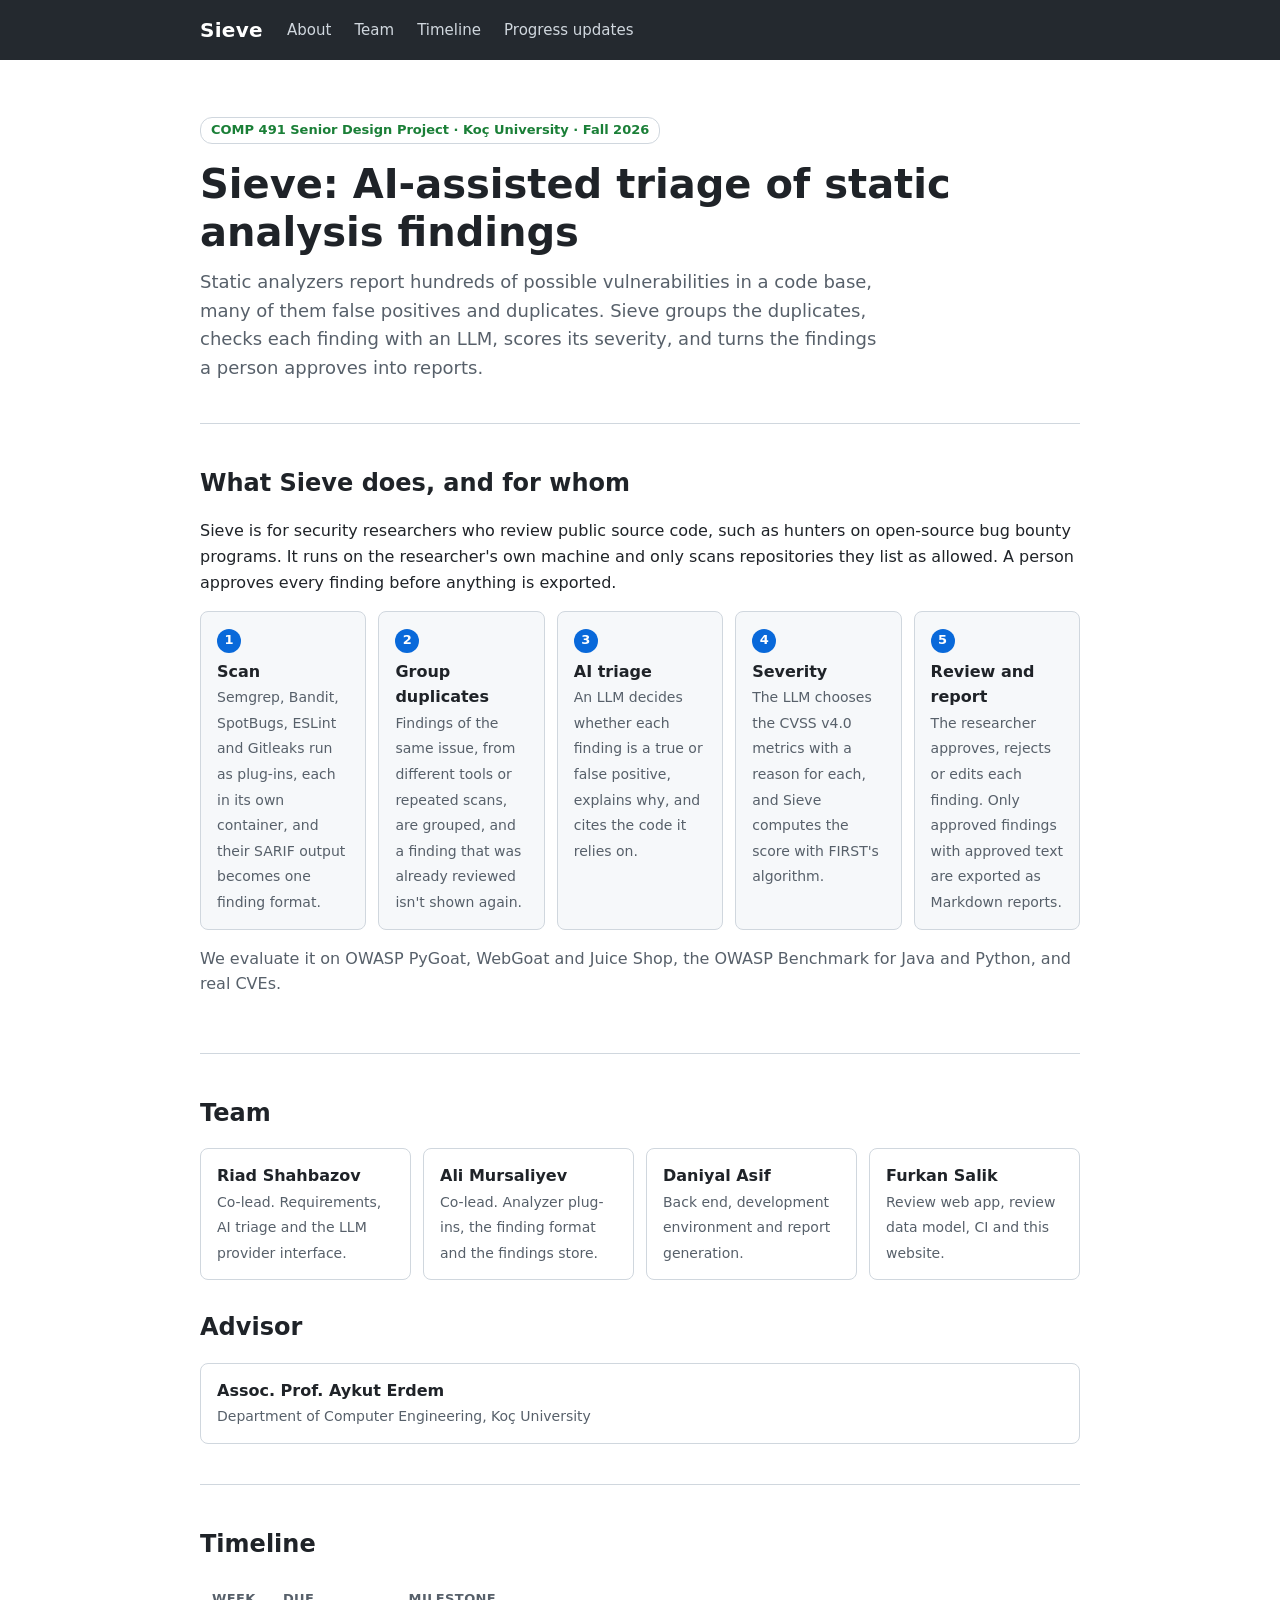
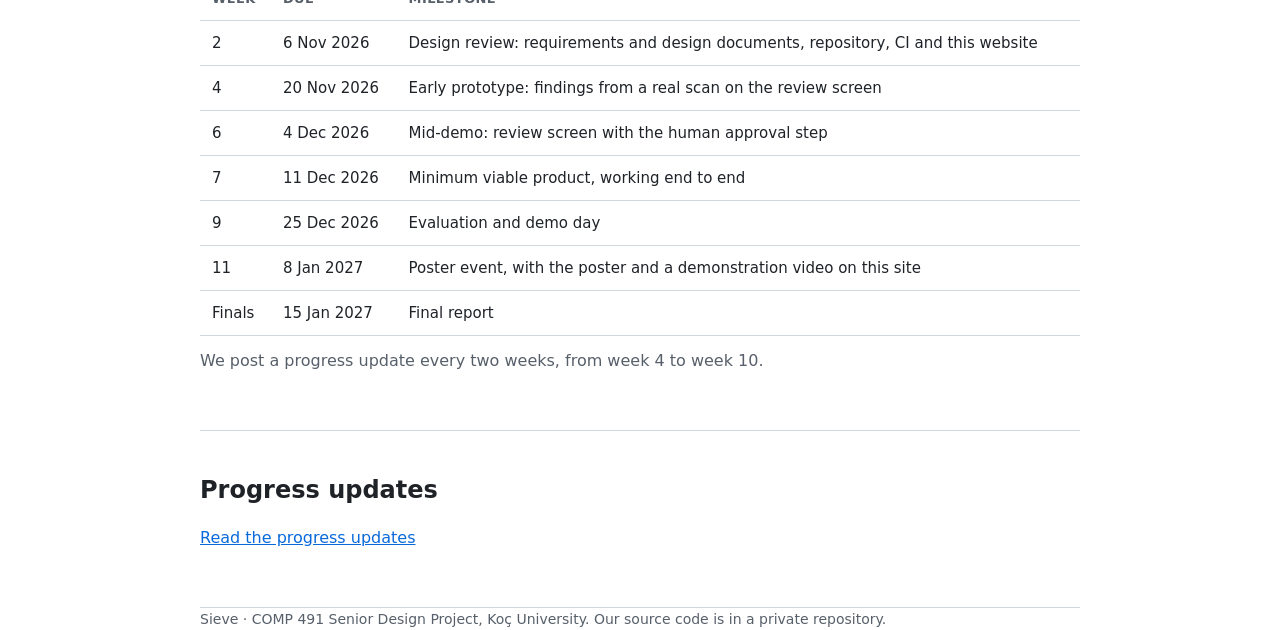
==== index.html @ d215c2fc "feat(website): add project page What Sieve does and for whom, the team, our advisor, the timeline an" ====
<!doctype html>
<html lang="en">
<head>
  <meta charset="utf-8">
  <meta name="viewport" content="width=device-width, initial-scale=1">
  <title>Sieve · AI-assisted triage of static analysis findings</title>
  <meta name="description" content="Sieve, a COMP 491 senior design project at Koç University: AI-assisted triage of static analysis findings, with a person approving every report.">
  <link rel="stylesheet" href="style.css">
</head>
<body>
<header class="site">
  <div class="wrap">
    <a class="logo" href="index.html">Sieve</a>
    <nav>
      <a href="#about">About</a>
      <a href="#team">Team</a>
      <a href="#timeline">Timeline</a>
      <a href="updates.html">Progress updates</a>
    </nav>
  </div>
</header>

<main class="wrap">
  <div class="hero">
    <span class="tag">COMP 491 Senior Design Project · Koç University · Fall 2026</span>
    <h1>Sieve: AI-assisted triage of static analysis findings</h1>
    <p>Static analyzers report hundreds of possible vulnerabilities in a code base, many of them false positives and duplicates. Sieve groups the duplicates, checks each finding with an LLM, scores its severity, and turns the findings a person approves into reports.</p>
  </div>

  <section id="about">
    <h2>What Sieve does, and for whom</h2>
    <p>Sieve is for security researchers who review public source code, such as hunters on open-source bug bounty programs. It runs on the researcher's own machine and only scans repositories they list as allowed. A person approves every finding before anything is exported.</p>
    <ol class="steps">
      <li><b>Scan</b><span>Semgrep, Bandit, SpotBugs, ESLint and Gitleaks run as plug-ins, each in its own container, and their SARIF output becomes one finding format.</span></li>
      <li><b>Group duplicates</b><span>Findings of the same issue, from different tools or repeated scans, are grouped, and a finding that was already reviewed isn't shown again.</span></li>
      <li><b>AI triage</b><span>An LLM decides whether each finding is a true or false positive, explains why, and cites the code it relies on.</span></li>
      <li><b>Severity</b><span>The LLM chooses the CVSS v4.0 metrics with a reason for each, and Sieve computes the score with FIRST's algorithm.</span></li>
      <li><b>Review and report</b><span>The researcher approves, rejects or edits each finding. Only approved findings with approved text are exported as Markdown reports.</span></li>
    </ol>
    <p class="muted" style="margin-top:16px">We evaluate it on OWASP PyGoat, WebGoat and Juice Shop, the OWASP Benchmark for Java and Python, and real CVEs.</p>
  </section>

  <section id="team">
    <h2>Team</h2>
    <div class="team">
      <div class="card"><b>Riad Shahbazov</b><span>Co-lead. Requirements, AI triage and the LLM provider interface.</span></div>
      <div class="card"><b>Ali Mursaliyev</b><span>Co-lead. Analyzer plug-ins, the finding format and the findings store.</span></div>
      <div class="card"><b>Daniyal Asif</b><span>Back end, development environment and report generation.</span></div>
      <div class="card"><b>Furkan Salik</b><span>Review web app, review data model, CI and this website.</span></div>
    </div>
    <h2 style="margin-top:28px">Advisor</h2>
    <div class="team">
      <div class="card"><b>Assoc. Prof. Aykut Erdem</b><span>Department of Computer Engineering, Koç University</span></div>
    </div>
  </section>

  <section id="timeline">
    <h2>Timeline</h2>
    <table>
      <thead><tr><th>Week</th><th>Due</th><th>Milestone</th></tr></thead>
      <tbody>
        <tr><td>2</td><td>6 Nov 2026</td><td>Design review: requirements and design documents, repository, CI and this website</td></tr>
        <tr><td>4</td><td>20 Nov 2026</td><td>Early prototype: findings from a real scan on the review screen</td></tr>
        <tr><td>6</td><td>4 Dec 2026</td><td>Mid-demo: review screen with the human approval step</td></tr>
        <tr><td>7</td><td>11 Dec 2026</td><td>Minimum viable product, working end to end</td></tr>
        <tr><td>9</td><td>25 Dec 2026</td><td>Evaluation and demo day</td></tr>
        <tr><td>11</td><td>8 Jan 2027</td><td>Poster event, with the poster and a demonstration video on this site</td></tr>
        <tr><td>Finals</td><td>15 Jan 2027</td><td>Final report</td></tr>
      </tbody>
    </table>
    <p class="muted" style="margin-top:12px">We post a progress update every two weeks, from week 4 to week 10.</p>
  </section>

  <section id="updates">
    <h2>Progress updates</h2>
    <p><a href="updates.html">Read the progress updates</a></p>
  </section>
</main>

<footer class="wrap">
  Sieve · COMP 491 Senior Design Project, Koç University. Our source code is in a private repository.
</footer>
</body>
</html>
---- style.css ----
* { box-sizing: border-box; }
:root {
  --bg: #ffffff; --soft: #f6f8fa; --line: #d0d7de; --text: #1f2328; --muted: #57606a;
  --accent: #0969da; --dark: #24292f; --green: #1a7f37;
}
@media (prefers-color-scheme: dark) {
  :root { --bg: #0d1117; --soft: #161b22; --line: #30363d; --text: #e6edf3; --muted: #9198a1; --accent: #4493f8; --dark: #010409; --green: #3fb950; }
}
html { scroll-behavior: smooth; }
body { margin: 0; font: 16px/1.6 system-ui, -apple-system, "Segoe UI", Roboto, sans-serif; color: var(--text); background: var(--bg); }
a { color: var(--accent); }
.wrap { max-width: 920px; margin: 0 auto; padding: 0 20px; }
header.site { background: var(--dark); color: #fff; }
header.site .wrap { display: flex; align-items: center; gap: 24px; padding-top: 14px; padding-bottom: 14px; flex-wrap: wrap; }
.logo { font-weight: 800; font-size: 20px; color: #fff; text-decoration: none; letter-spacing: .3px; }
nav a { color: #d0d7de; text-decoration: none; margin-right: 18px; font-size: 15px; }
nav a:hover, nav a.active { color: #fff; }
.hero { padding: 56px 0 40px; border-bottom: 1px solid var(--line); }
.hero h1 { font-size: clamp(28px, 5vw, 40px); line-height: 1.2; margin: 0 0 12px; }
.hero p { font-size: 18px; color: var(--muted); margin: 0; max-width: 680px; }
.tag { display: inline-block; font-size: 13px; font-weight: 600; color: var(--green); border: 1px solid var(--line); border-radius: 12px; padding: 2px 10px; margin-bottom: 16px; }
section { padding: 40px 0; border-bottom: 1px solid var(--line); }
h2 { font-size: 24px; margin: 0 0 16px; }
.steps { list-style: none; padding: 0; margin: 0; display: grid; grid-template-columns: repeat(auto-fit, minmax(160px, 1fr)); gap: 12px; counter-reset: s; }
.steps li { background: var(--soft); border: 1px solid var(--line); border-radius: 8px; padding: 14px 16px; counter-increment: s; }
.steps li::before { content: counter(s); display: inline-flex; width: 24px; height: 24px; align-items: center; justify-content: center; border-radius: 50%; background: var(--accent); color: #fff; font-size: 13px; font-weight: 700; margin-bottom: 6px; }
.steps b { display: block; }
.steps span { color: var(--muted); font-size: 14px; }
.team { display: grid; grid-template-columns: repeat(auto-fit, minmax(200px, 1fr)); gap: 12px; }
.card { border: 1px solid var(--line); border-radius: 8px; padding: 14px 16px; }
.card b { display: block; }
.card span { color: var(--muted); font-size: 14px; }
table { width: 100%; border-collapse: collapse; font-size: 15px; }
th, td { text-align: left; padding: 10px 12px; border-bottom: 1px solid var(--line); vertical-align: top; }
th { color: var(--muted); font-size: 13px; text-transform: uppercase; letter-spacing: .4px; }
.done { color: var(--green); font-weight: 600; }
.post { border: 1px solid var(--line); border-radius: 8px; padding: 18px 20px; margin-bottom: 16px; }
.post h3 { margin: 0 0 4px; }
.post .date { color: var(--muted); font-size: 14px; margin-bottom: 10px; }
.post.upcoming { border-style: dashed; color: var(--muted); }
footer { padding: 28px 0 40px; color: var(--muted); font-size: 14px; }
@media (max-width: 600px) { th:nth-child(1), td:nth-child(1) { white-space: nowrap; } }
.muted { color: var(--muted); }
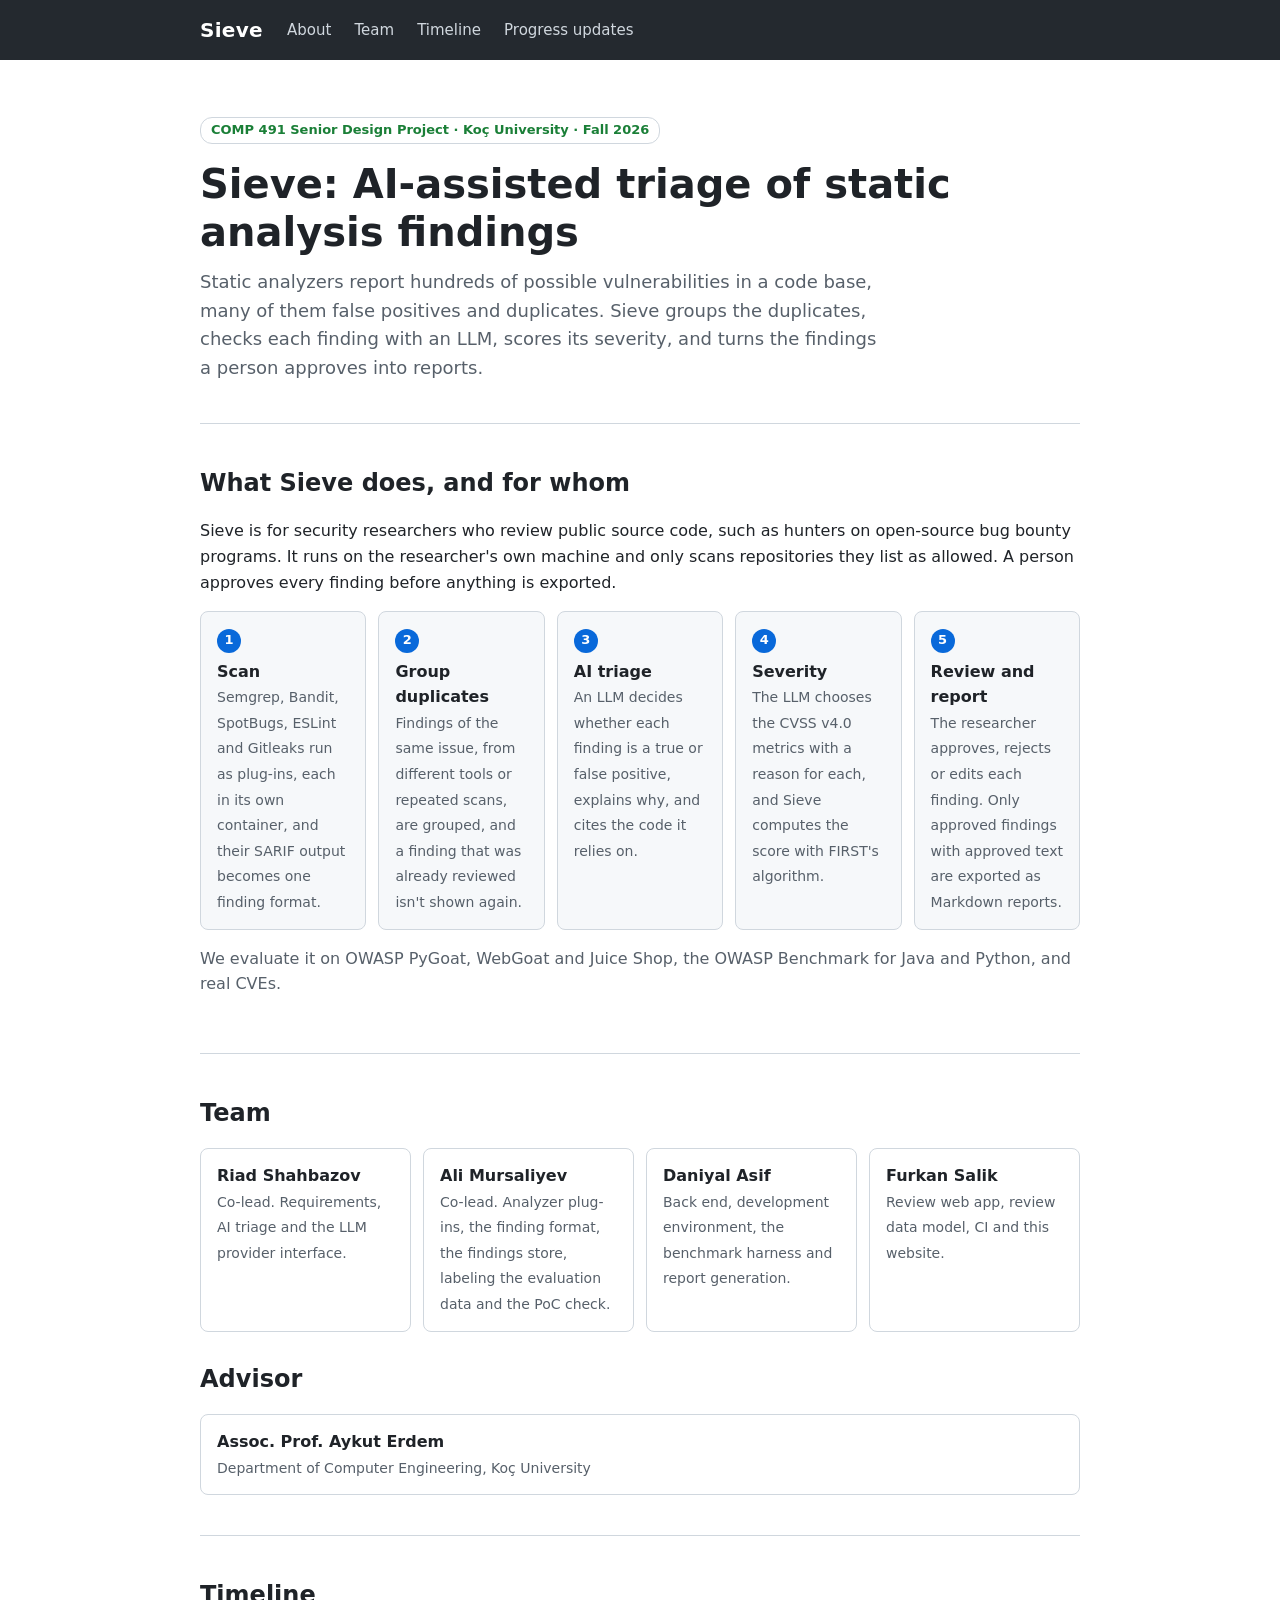
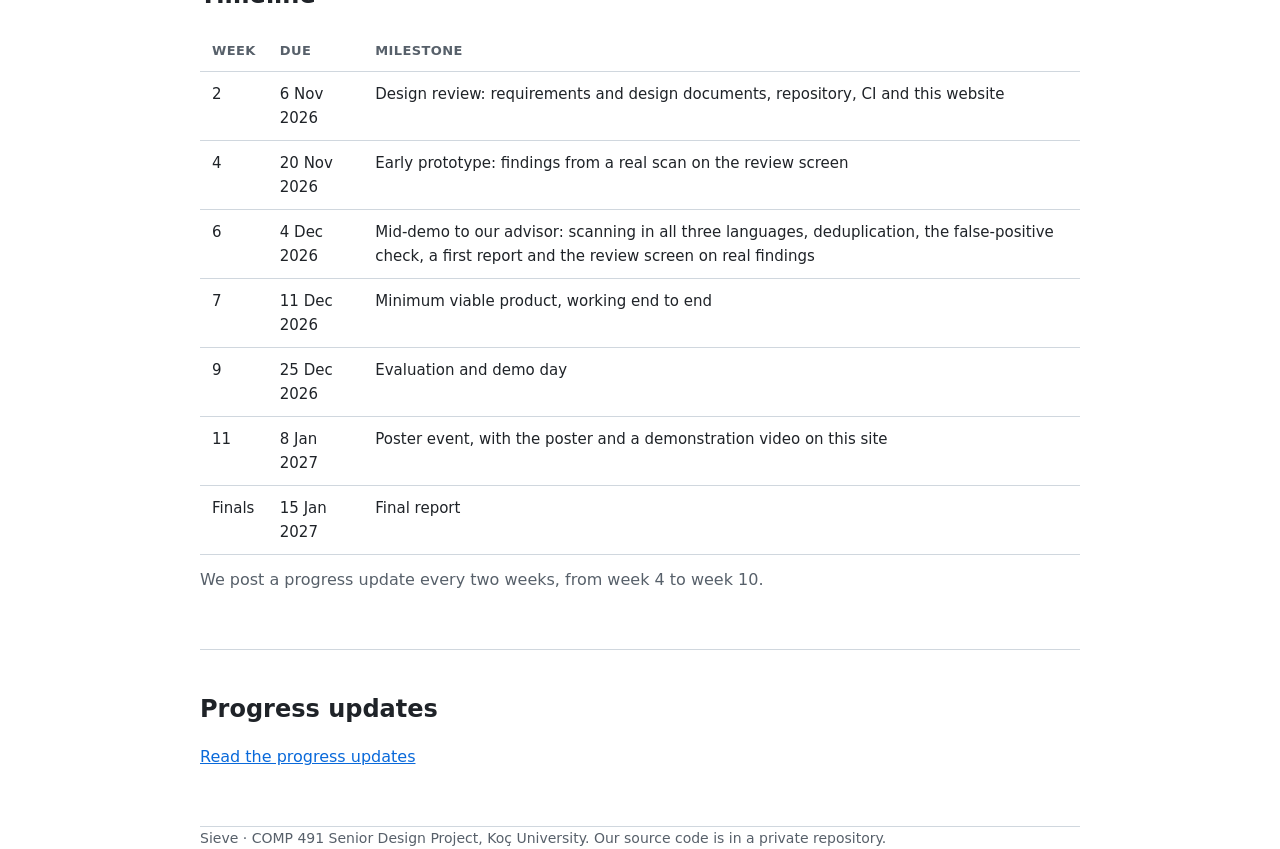
==== commit ab100dbf: "fix(website): match the mid-demo and roles to the proposal Keeps nav links on one line at phone widt" ====
--- a/index.html
+++ b/index.html
@@ -44,8 +44,8 @@
     <h2>Team</h2>
     <div class="team">
       <div class="card"><b>Riad Shahbazov</b><span>Co-lead. Requirements, AI triage and the LLM provider interface.</span></div>
-      <div class="card"><b>Ali Mursaliyev</b><span>Co-lead. Analyzer plug-ins, the finding format and the findings store.</span></div>
-      <div class="card"><b>Daniyal Asif</b><span>Back end, development environment and report generation.</span></div>
+      <div class="card"><b>Ali Mursaliyev</b><span>Co-lead. Analyzer plug-ins, the finding format, the findings store, labeling the evaluation data and the PoC check.</span></div>
+      <div class="card"><b>Daniyal Asif</b><span>Back end, development environment, the benchmark harness and report generation.</span></div>
       <div class="card"><b>Furkan Salik</b><span>Review web app, review data model, CI and this website.</span></div>
     </div>
     <h2 style="margin-top:28px">Advisor</h2>
@@ -61,7 +61,7 @@
       <tbody>
         <tr><td>2</td><td>6 Nov 2026</td><td>Design review: requirements and design documents, repository, CI and this website</td></tr>
         <tr><td>4</td><td>20 Nov 2026</td><td>Early prototype: findings from a real scan on the review screen</td></tr>
-        <tr><td>6</td><td>4 Dec 2026</td><td>Mid-demo: review screen with the human approval step</td></tr>
+        <tr><td>6</td><td>4 Dec 2026</td><td>Mid-demo to our advisor: scanning in all three languages, deduplication, the false-positive check, a first report and the review screen on real findings</td></tr>
         <tr><td>7</td><td>11 Dec 2026</td><td>Minimum viable product, working end to end</td></tr>
         <tr><td>9</td><td>25 Dec 2026</td><td>Evaluation and demo day</td></tr>
         <tr><td>11</td><td>8 Jan 2027</td><td>Poster event, with the poster and a demonstration video on this site</td></tr>
--- a/style.css
+++ b/style.css
@@ -13,7 +13,7 @@
 header.site { background: var(--dark); color: #fff; }
 header.site .wrap { display: flex; align-items: center; gap: 24px; padding-top: 14px; padding-bottom: 14px; flex-wrap: wrap; }
 .logo { font-weight: 800; font-size: 20px; color: #fff; text-decoration: none; letter-spacing: .3px; }
-nav a { color: #d0d7de; text-decoration: none; margin-right: 18px; font-size: 15px; }
+nav a { color: #d0d7de; text-decoration: none; margin-right: 18px; font-size: 15px; white-space: nowrap; }
 nav a:hover, nav a.active { color: #fff; }
 .hero { padding: 56px 0 40px; border-bottom: 1px solid var(--line); }
 .hero h1 { font-size: clamp(28px, 5vw, 40px); line-height: 1.2; margin: 0 0 12px; }
